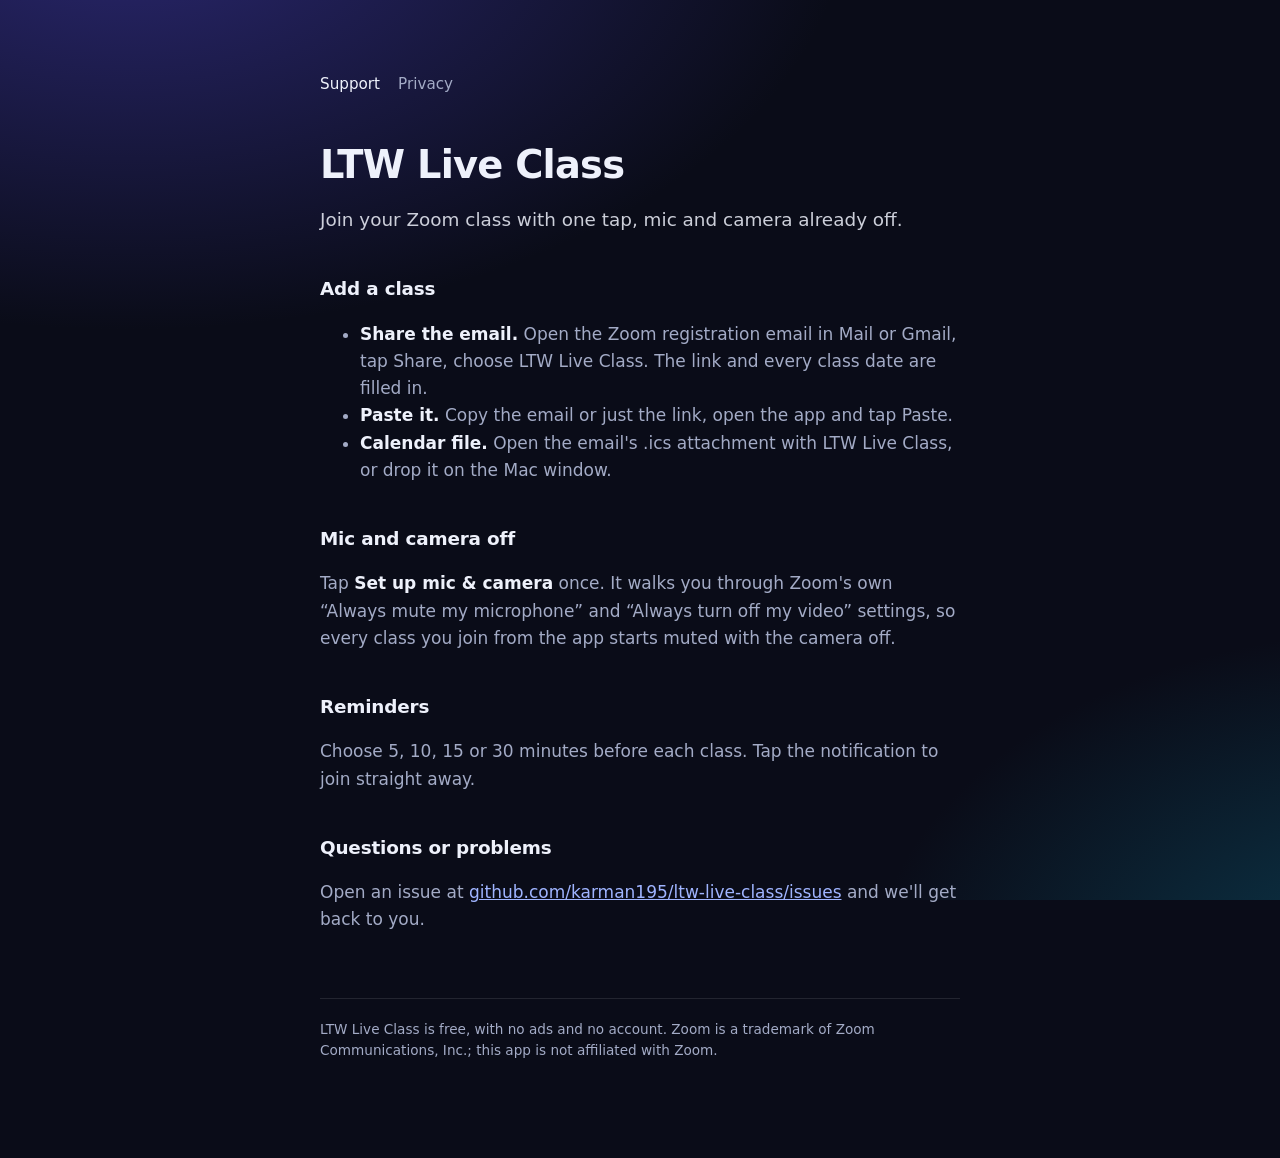
==== index.html @ 84a4e819 "Support and privacy pages for LTW Live Class Co-Authored-By: Claude Opus 5.5 <noreply@anthropic.com>" ====
<!doctype html><html lang="en"><head><meta charset="utf-8"><meta name="viewport" content="width=device-width,initial-scale=1">
<title>LTW Live Class — Support</title><link rel="stylesheet" href="style.css"></head><body><main>
<nav><a href="./" aria-current="page">Support</a><a href="privacy.html">Privacy</a></nav>
<h1>LTW Live Class</h1>
<p class="lede">Join your Zoom class with one tap, mic and camera already off.</p>

<h2>Add a class</h2>
<ul>
<li><strong>Share the email.</strong> Open the Zoom registration email in Mail or Gmail, tap Share, choose LTW Live Class. The link and every class date are filled in.</li>
<li><strong>Paste it.</strong> Copy the email or just the link, open the app and tap Paste.</li>
<li><strong>Calendar file.</strong> Open the email's .ics attachment with LTW Live Class, or drop it on the Mac window.</li>
</ul>

<h2>Mic and camera off</h2>
<p>Tap <strong>Set up mic &amp; camera</strong> once. It walks you through Zoom's own “Always mute my microphone” and “Always turn off my video” settings, so every class you join from the app starts muted with the camera off.</p>

<h2>Reminders</h2>
<p>Choose 5, 10, 15 or 30 minutes before each class. Tap the notification to join straight away.</p>

<h2>Questions or problems</h2>
<p>Open an issue at <a href="https://github.com/karman195/ltw-live-class/issues">github.com/karman195/ltw-live-class/issues</a> and we'll get back to you.</p>

<footer>LTW Live Class is free, with no ads and no account. Zoom is a trademark of Zoom Communications, Inc.; this app is not affiliated with Zoom.</footer>
</main></body></html>
---- style.css ----
:root{--bg:#0a0c18;--fg:#eef1fb;--mute:#a3abc6;--line:rgba(255,255,255,.1);--accent:#9fb4ff}
*{box-sizing:border-box}
body{margin:0;background:radial-gradient(1200px 700px at 10% -10%,#2a2770 0%,transparent 60%),radial-gradient(900px 600px at 110% 110%,#0c3a4e 0%,transparent 60%),var(--bg);background-attachment:fixed;color:var(--fg);font:17px/1.6 -apple-system,BlinkMacSystemFont,"SF Pro Text",system-ui,sans-serif;-webkit-font-smoothing:antialiased}
main{max-width:680px;margin:0 auto;padding:72px 20px 96px}
h1{font:700 2.4rem/1.1 -apple-system,"SF Pro Display",system-ui,sans-serif;letter-spacing:-.02em;margin:0 0 8px}
h2{font-size:1.15rem;margin:40px 0 8px;letter-spacing:-.01em}
p,li{color:var(--mute)} strong{color:var(--fg)}
a{color:var(--accent)}
nav{display:flex;gap:18px;margin-bottom:48px;font-size:.95rem}
nav a{color:var(--mute);text-decoration:none} nav a[aria-current]{color:var(--fg)}
.lede{font-size:1.15rem;color:var(--fg);opacity:.85}
footer{margin-top:64px;padding-top:20px;border-top:1px solid var(--line);font-size:.85rem;color:var(--mute)}
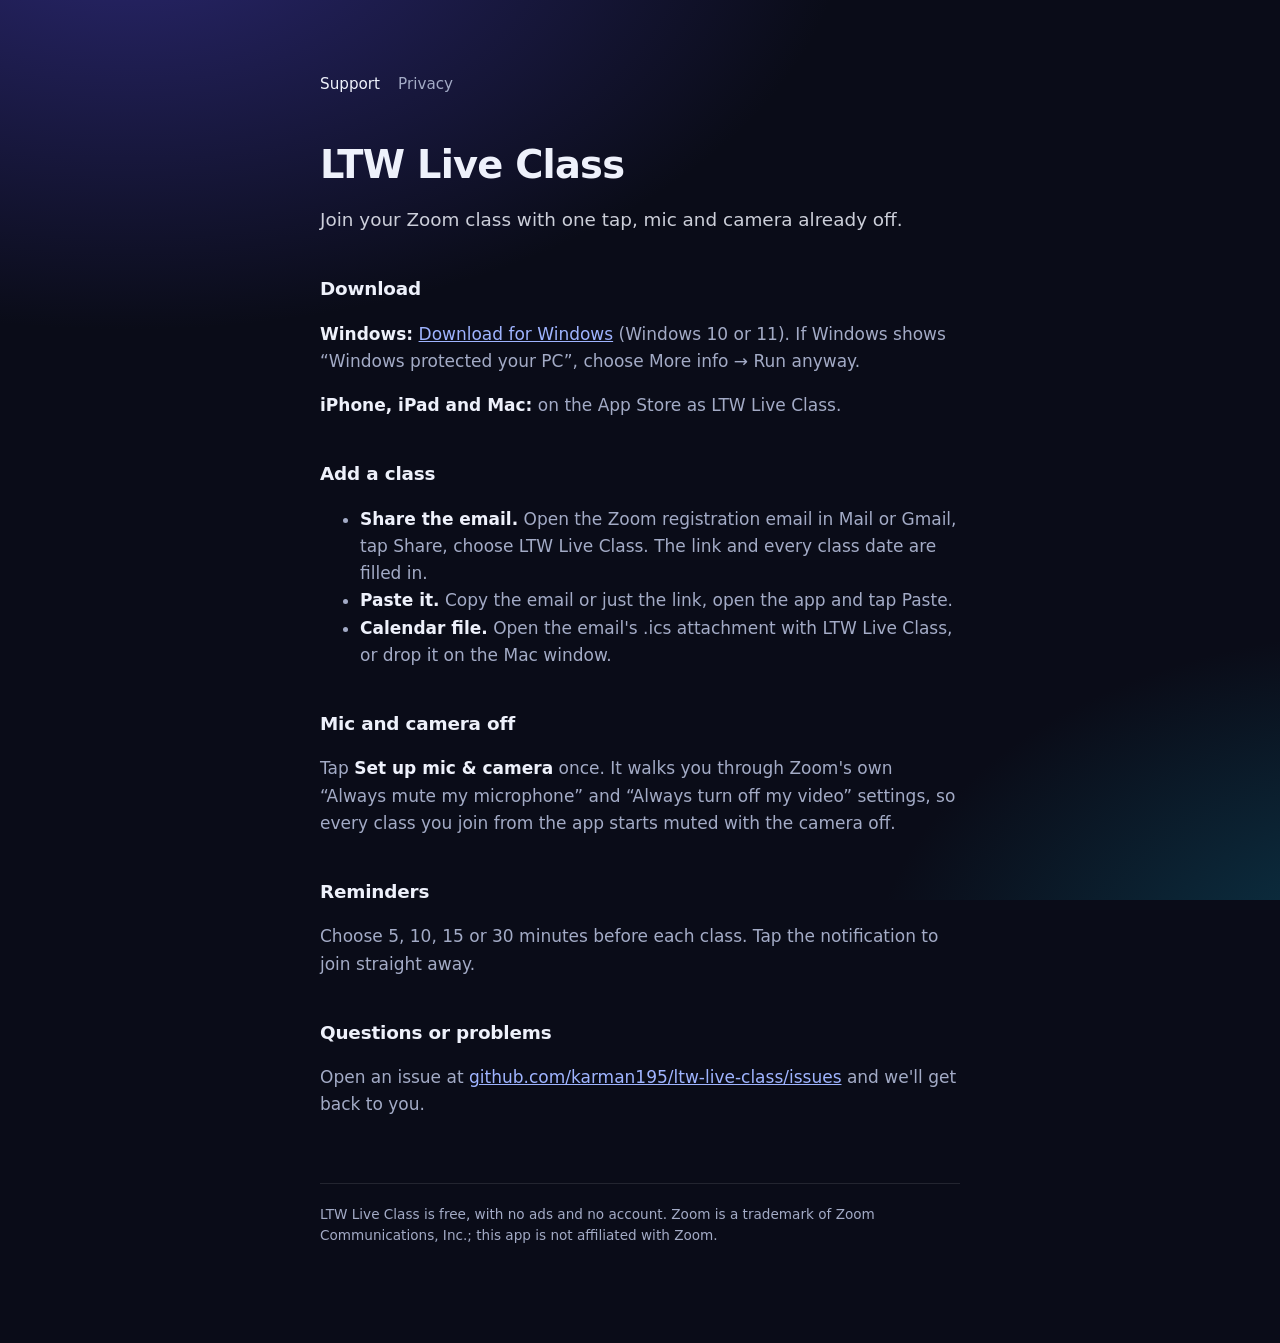
==== commit 7ca08071: "Add downloads Co-Authored-By: Claude Opus 5.5 <noreply@anthropic.com>" ====
--- a/index.html
+++ b/index.html
@@ -3,6 +3,10 @@
 <nav><a href="./" aria-current="page">Support</a><a href="privacy.html">Privacy</a></nav>
 <h1>LTW Live Class</h1>
 <p class="lede">Join your Zoom class with one tap, mic and camera already off.</p>
+
+<h2>Download</h2>
+<p><strong>Windows:</strong> <a href="https://github.com/karman195/ltw-live-class/releases/latest/download/LTW-Live-Class-Setup.exe">Download for Windows</a> (Windows 10 or 11). If Windows shows “Windows protected your PC”, choose More info → Run anyway.</p>
+<p><strong>iPhone, iPad and Mac:</strong> on the App Store as LTW Live Class.</p>
 
 <h2>Add a class</h2>
 <ul>
